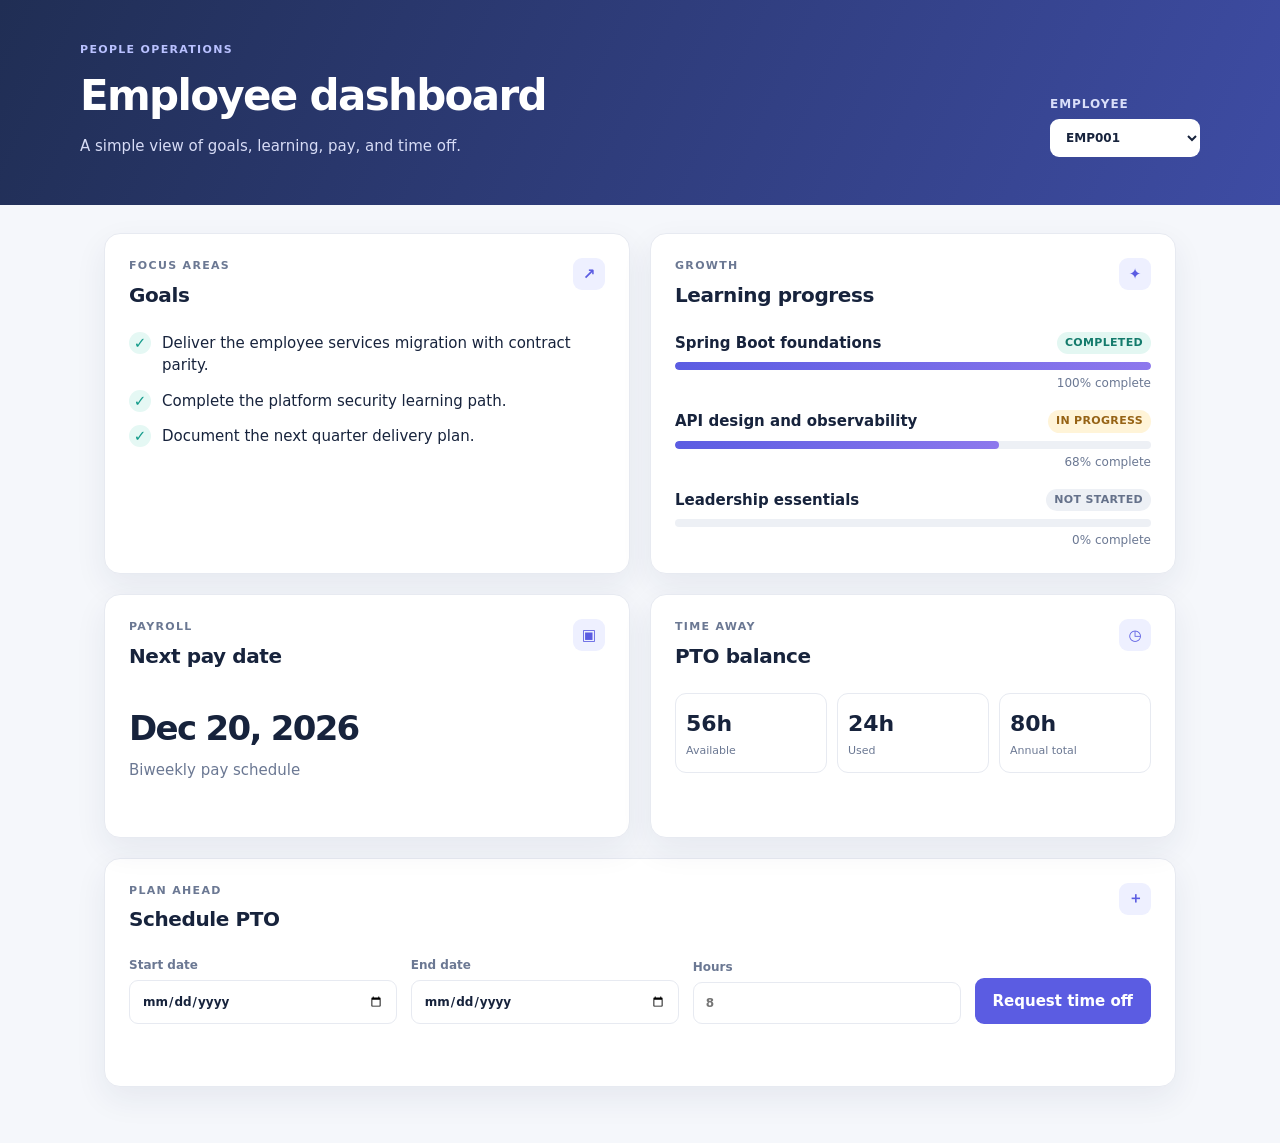
==== spring-boot-app/src/main/resources/static/dashboard/index.html @ f1df6cfa "Add mocked Employee Dashboard static UI" ====
<!doctype html>
<html lang="en">
  <head>
    <meta charset="utf-8">
    <meta name="viewport" content="width=device-width, initial-scale=1">
    <title>Employee Dashboard</title>
    <link rel="stylesheet" href="./styles.css">
  </head>
  <body>
    <header class="site-header">
      <div class="header-inner">
        <div>
          <p class="eyebrow">People operations</p>
          <h1>Employee dashboard</h1>
          <p class="header-copy">A simple view of goals, learning, pay, and time off.</p>
        </div>
        <label class="employee-picker">
          <span>Employee</span>
          <select id="employee-select" aria-label="Select employee">
            <option value="EMP001">EMP001</option>
            <option value="EMP002">EMP002</option>
          </select>
        </label>
      </div>
    </header>

    <main class="dashboard-shell">
      <div id="global-status" class="sr-only" aria-live="polite"></div>
      <section class="panel-grid" aria-label="Employee information">
        <article class="panel panel-goals">
          <div class="panel-heading">
            <div>
              <p class="panel-kicker">Focus areas</p>
              <h2>Goals</h2>
            </div>
            <span class="panel-icon">↗</span>
          </div>
          <div id="goals-content" class="panel-content"></div>
        </article>
        <article class="panel panel-learning">
          <div class="panel-heading">
            <div>
              <p class="panel-kicker">Growth</p>
              <h2>Learning progress</h2>
            </div>
            <span class="panel-icon">✦</span>
          </div>
          <div id="learning-content" class="panel-content"></div>
        </article>
        <article class="panel panel-pay">
          <div class="panel-heading">
            <div>
              <p class="panel-kicker">Payroll</p>
              <h2>Next pay date</h2>
            </div>
            <span class="panel-icon">▣</span>
          </div>
          <div id="pay-content" class="panel-content"></div>
        </article>
        <article class="panel panel-pto">
          <div class="panel-heading">
            <div>
              <p class="panel-kicker">Time away</p>
              <h2>PTO balance</h2>
            </div>
            <span class="panel-icon">◷</span>
          </div>
          <div id="pto-content" class="panel-content"></div>
        </article>
      </section>

      <section class="panel schedule-panel">
        <div class="panel-heading">
          <div>
            <p class="panel-kicker">Plan ahead</p>
            <h2>Schedule PTO</h2>
          </div>
          <span class="panel-icon">＋</span>
        </div>
        <form id="pto-form" class="pto-form">
          <label>Start date<input id="start-date" name="startDate" type="date" required></label>
          <label>End date<input id="end-date" name="endDate" type="date" required></label>
          <label>Hours<input id="hours" name="hours" type="number" min="0.5" step="0.5" placeholder="8" required></label>
          <button type="submit">Request time off</button>
        </form>
        <div id="form-message" class="form-message" aria-live="polite"></div>
      </section>
    </main>
    <script type="module" src="./app.js"></script>
  </body>
</html>
---- spring-boot-app/src/main/resources/static/dashboard/styles.css ----
:root {
  color-scheme: light;
  --ink: #17233c;
  --muted: #6b7893;
  --line: #e7eaf1;
  --surface: #fff;
  --canvas: #f5f7fb;
  --accent: #5b5ce2;
  --accent-dark: #4546bf;
  --teal: #139b8a;
  --shadow: 0 12px 32px rgba(28, 43, 82, .07);
}
* {
  box-sizing: border-box;
}

body {
  margin: 0;
  background: var(--canvas);
  color: var(--ink);
  font: 15px/1.5 Inter, ui-sans-serif, system-ui, -apple-system, BlinkMacSystemFont, "Segoe UI", sans-serif;
}

.site-header {
  background: linear-gradient(115deg, #202e54, #3e4ca4);
  color: #fff;
  padding: 42px 24px 48px;
}

.header-inner,
.dashboard-shell {
  max-width: 1120px;
  margin: 0 auto;
}

.header-inner {
  display: flex;
  justify-content: space-between;
  align-items: end;
  gap: 32px;
}

.eyebrow,
.panel-kicker {
  margin: 0 0 5px;
  text-transform: uppercase;
  letter-spacing: .12em;
  font-size: 11px;
  font-weight: 700;
}

.eyebrow {
  color: #b9c1ff;
}

h1 {
  margin: 0;
  font-size: clamp(28px, 4vw, 42px);
  letter-spacing: -.04em;
}

.header-copy {
  color: #d7dcf6;
  margin: 8px 0 0;
}

.employee-picker {
  display: grid;
  gap: 6px;
  color: #d9def9;
  font-size: 12px;
  font-weight: 700;
  text-transform: uppercase;
  letter-spacing: .08em;
}

select,
input {
  border: 1px solid var(--line);
  border-radius: 9px;
  background: #fff;
  color: var(--ink);
  font: inherit;
  padding: 11px 12px;
}

.employee-picker select {
  min-width: 150px;
  border: 0;
  font-weight: 700;
}

.dashboard-shell {
  padding: 28px 24px 56px;
}

.panel-grid {
  display: grid;
  grid-template-columns: repeat(2, minmax(0, 1fr));
  gap: 20px;
}

.panel {
  background: var(--surface);
  border: 1px solid var(--line);
  border-radius: 16px;
  box-shadow: var(--shadow);
  padding: 24px;
  min-height: 230px;
}

.panel-heading {
  display: flex;
  align-items: start;
  justify-content: space-between;
  gap: 12px;
  margin-bottom: 22px;
}

.panel-heading h2 {
  margin: 0;
  font-size: 20px;
  letter-spacing: -.02em;
}

.panel-kicker {
  color: var(--muted);
}

.panel-icon {
  display: grid;
  place-items: center;
  width: 32px;
  height: 32px;
  border-radius: 9px;
  background: #eef0ff;
  color: var(--accent);
  font-weight: 800;
}

.panel-content {
  min-height: 120px;
}

.loading {
  color: var(--muted);
  display: flex;
  align-items: center;
  gap: 10px;
  padding-top: 18px;
}

.loading::before {
  content: "";
  width: 15px;
  height: 15px;
  border: 2px solid #dfe2fa;
  border-top-color: var(--accent);
  border-radius: 50%;
  animation: spin .8s linear infinite;
}

@keyframes spin {
  to {
    transform: rotate(360deg);
  }
}

.error {
  color: #b14355;
  background: #fff1f3;
  border-radius: 9px;
  padding: 12px;
}

.retry {
  color: var(--accent);
  border: 0;
  background: none;
  padding: 8px 0 0;
  font: inherit;
  font-weight: 700;
  cursor: pointer;
}

.goal-list {
  list-style: none;
  padding: 0;
  margin: 0;
  display: grid;
  gap: 13px;
}

.goal-list li {
  display: flex;
  gap: 11px;
  align-items: start;
}

.goal-list li::before {
  content: "✓";
  flex: 0 0 auto;
  color: var(--teal);
  background: #e5f8f4;
  width: 22px;
  height: 22px;
  border-radius: 50%;
  text-align: center;
  font-weight: 800;
}

.course {
  margin-bottom: 18px;
}

.course:last-child {
  margin-bottom: 0;
}

.course-line,
.stat-line {
  display: flex;
  justify-content: space-between;
  gap: 12px;
}

.course-name {
  font-weight: 700;
}

.status {
  font-size: 11px;
  font-weight: 800;
  border-radius: 20px;
  padding: 3px 8px;
  letter-spacing: .03em;
}

.status-completed {
  color: #147b6c;
  background: #e3f7f2;
}

.status-in-progress {
  color: #966315;
  background: #fff4d8;
}

.status-not-started {
  color: #65718a;
  background: #edf0f5;
}

.progress-track {
  height: 8px;
  background: #edf0f5;
  border-radius: 9px;
  overflow: hidden;
  margin-top: 8px;
}

.progress-bar {
  height: 100%;
  background: linear-gradient(90deg, var(--accent), #8d78ed);
  border-radius: inherit;
}

.progress-caption {
  color: var(--muted);
  font-size: 12px;
  margin-top: 4px;
  text-align: right;
}

.pay-card {
  padding-top: 10px;
}

.pay-date {
  font-size: 34px;
  letter-spacing: -.05em;
  font-weight: 800;
}

.pay-frequency {
  color: var(--muted);
  margin-top: 5px;
}

.stats {
  display: grid;
  grid-template-columns: repeat(3, 1fr);
  gap: 10px;
}

.stat {
  border: 1px solid var(--line);
  border-radius: 11px;
  padding: 13px 10px;
}

.stat-value {
  font-size: 22px;
  font-weight: 800;
}

.stat-label {
  color: var(--muted);
  font-size: 11px;
  margin-top: 3px;
}

.schedule-panel {
  margin-top: 20px;
  min-height: auto;
}

.pto-form {
  display: grid;
  grid-template-columns: repeat(3, 1fr) auto;
  align-items: end;
  gap: 14px;
}

.pto-form label {
  display: grid;
  gap: 6px;
  color: var(--muted);
  font-size: 12px;
  font-weight: 700;
}

button {
  border: 0;
  border-radius: 9px;
  padding: 12px 18px;
  background: var(--accent);
  color: #fff;
  cursor: pointer;
  font: inherit;
  font-weight: 800;
  white-space: nowrap;
}

button:hover {
  background: var(--accent-dark);
}

button:disabled {
  cursor: wait;
  opacity: .65;
}

.form-message {
  min-height: 22px;
  margin-top: 16px;
  font-weight: 700;
}

.success {
  color: var(--teal);
}

.form-error {
  color: #b14355;
}

.sr-only {
  position: absolute;
  width: 1px;
  height: 1px;
  padding: 0;
  margin: -1px;
  overflow: hidden;
  clip: rect(0,0,0,0);
  white-space: nowrap;
  border: 0;
}

@media (max-width: 720px) {
  .header-inner {
    align-items: start;
    flex-direction: column;
  }

  .panel-grid {
    grid-template-columns: 1fr;
  }

  .pto-form {
    grid-template-columns: 1fr 1fr;
  }

  .pto-form button {
    grid-column: 1 / -1;
  }
}
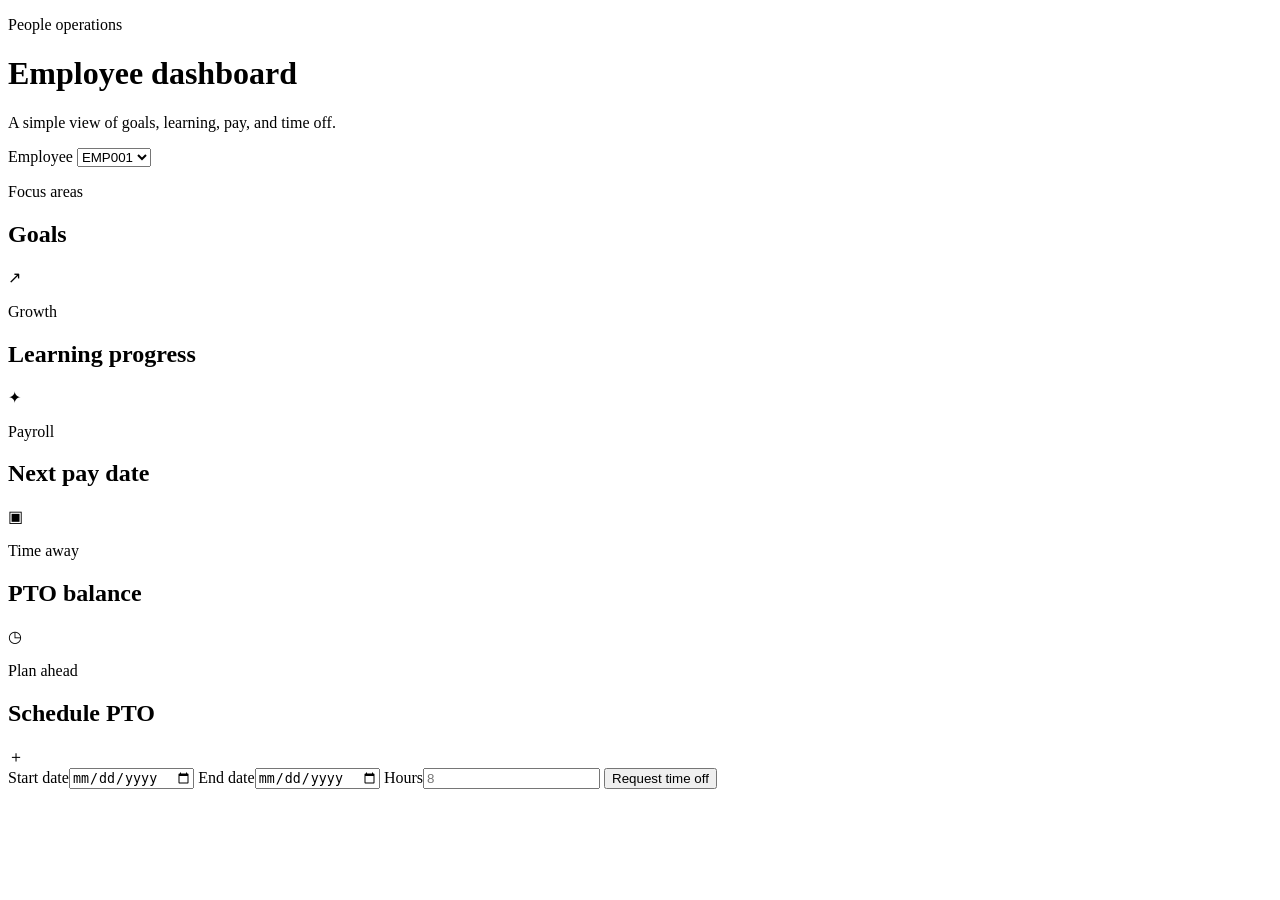
==== commit 19ac53cc: "Integrate dashboard with live API: drop mock layer, map /dashboard" ====
--- a/spring-boot-app/src/main/resources/static/dashboard/index.html
+++ b/spring-boot-app/src/main/resources/static/dashboard/index.html
@@ -4,7 +4,7 @@
     <meta charset="utf-8">
     <meta name="viewport" content="width=device-width, initial-scale=1">
     <title>Employee Dashboard</title>
-    <link rel="stylesheet" href="./styles.css">
+    <link rel="stylesheet" href="/dashboard/styles.css">
   </head>
   <body>
     <header class="site-header">
@@ -86,6 +86,6 @@
         <div id="form-message" class="form-message" aria-live="polite"></div>
       </section>
     </main>
-    <script type="module" src="./app.js"></script>
+    <script type="module" src="/dashboard/app.js"></script>
   </body>
 </html>
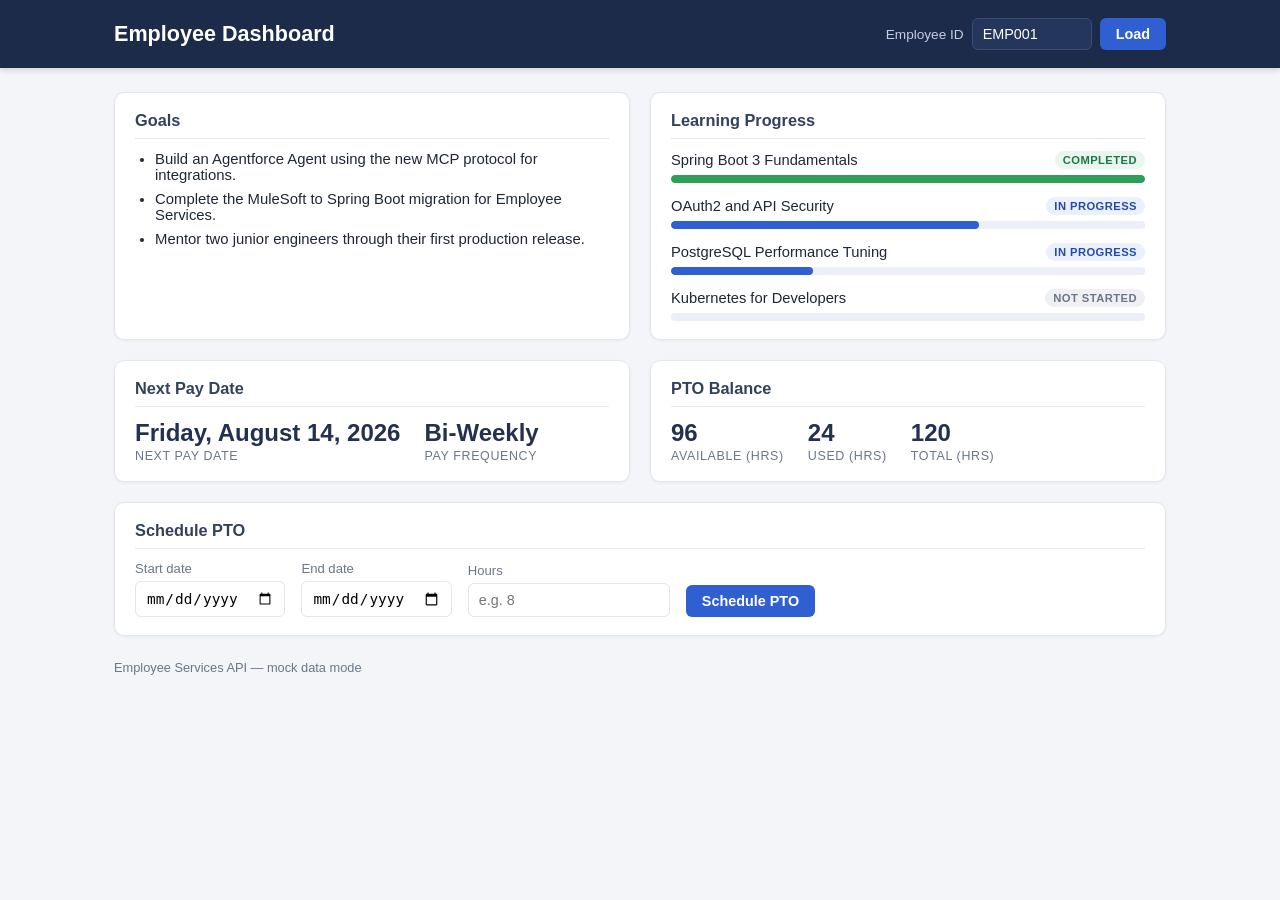
==== commit bfbaed2e: "DJ-80: add employee dashboard UI (static assets, mock api.js matching openapi.yaml)" ====
--- a/spring-boot-app/src/main/resources/static/dashboard/index.html
+++ b/spring-boot-app/src/main/resources/static/dashboard/index.html
@@ -1,91 +1,82 @@
-<!doctype html>
+<!DOCTYPE html>
 <html lang="en">
-  <head>
-    <meta charset="utf-8">
-    <meta name="viewport" content="width=device-width, initial-scale=1">
-    <title>Employee Dashboard</title>
-    <link rel="stylesheet" href="/dashboard/styles.css">
-  </head>
-  <body>
-    <header class="site-header">
-      <div class="header-inner">
-        <div>
-          <p class="eyebrow">People operations</p>
-          <h1>Employee dashboard</h1>
-          <p class="header-copy">A simple view of goals, learning, pay, and time off.</p>
-        </div>
-        <label class="employee-picker">
-          <span>Employee</span>
-          <select id="employee-select" aria-label="Select employee">
-            <option value="EMP001">EMP001</option>
-            <option value="EMP002">EMP002</option>
-          </select>
-        </label>
+<head>
+  <meta charset="UTF-8" />
+  <meta name="viewport" content="width=device-width, initial-scale=1.0" />
+  <title>Employee Dashboard | Employee Services</title>
+  <link rel="stylesheet" href="styles.css" />
+</head>
+<body>
+  <header class="topbar">
+    <div class="topbar-inner">
+      <h1>Employee Dashboard</h1>
+      <div class="employee-selector">
+        <label for="employee-id">Employee ID</label>
+        <input type="text" id="employee-id" value="EMP001" autocomplete="off" />
+        <button id="load-btn" type="button">Load</button>
       </div>
-    </header>
+    </div>
+  </header>
 
-    <main class="dashboard-shell">
-      <div id="global-status" class="sr-only" aria-live="polite"></div>
-      <section class="panel-grid" aria-label="Employee information">
-        <article class="panel panel-goals">
-          <div class="panel-heading">
-            <div>
-              <p class="panel-kicker">Focus areas</p>
-              <h2>Goals</h2>
+  <main class="grid">
+    <section class="card" id="goals-card">
+      <h2>Goals</h2>
+      <div class="card-body" id="goals-body">
+        <p class="muted">Loading…</p>
+      </div>
+    </section>
+
+    <section class="card" id="learning-card">
+      <h2>Learning Progress</h2>
+      <div class="card-body" id="learning-body">
+        <p class="muted">Loading…</p>
+      </div>
+    </section>
+
+    <section class="card" id="pay-card">
+      <h2>Next Pay Date</h2>
+      <div class="card-body" id="pay-body">
+        <p class="muted">Loading…</p>
+      </div>
+    </section>
+
+    <section class="card" id="pto-balance-card">
+      <h2>PTO Balance</h2>
+      <div class="card-body" id="pto-balance-body">
+        <p class="muted">Loading…</p>
+      </div>
+    </section>
+
+    <section class="card wide" id="pto-schedule-card">
+      <h2>Schedule PTO</h2>
+      <div class="card-body">
+        <form id="pto-form" novalidate>
+          <div class="form-row">
+            <div class="form-field">
+              <label for="pto-start">Start date</label>
+              <input type="date" id="pto-start" required />
             </div>
-            <span class="panel-icon">↗</span>
+            <div class="form-field">
+              <label for="pto-end">End date</label>
+              <input type="date" id="pto-end" required />
+            </div>
+            <div class="form-field">
+              <label for="pto-hours">Hours</label>
+              <input type="number" id="pto-hours" min="0.5" step="0.5" placeholder="e.g. 8" required />
+            </div>
+            <div class="form-field form-actions">
+              <button type="submit" id="pto-submit">Schedule PTO</button>
+            </div>
           </div>
-          <div id="goals-content" class="panel-content"></div>
-        </article>
-        <article class="panel panel-learning">
-          <div class="panel-heading">
-            <div>
-              <p class="panel-kicker">Growth</p>
-              <h2>Learning progress</h2>
-            </div>
-            <span class="panel-icon">✦</span>
-          </div>
-          <div id="learning-content" class="panel-content"></div>
-        </article>
-        <article class="panel panel-pay">
-          <div class="panel-heading">
-            <div>
-              <p class="panel-kicker">Payroll</p>
-              <h2>Next pay date</h2>
-            </div>
-            <span class="panel-icon">▣</span>
-          </div>
-          <div id="pay-content" class="panel-content"></div>
-        </article>
-        <article class="panel panel-pto">
-          <div class="panel-heading">
-            <div>
-              <p class="panel-kicker">Time away</p>
-              <h2>PTO balance</h2>
-            </div>
-            <span class="panel-icon">◷</span>
-          </div>
-          <div id="pto-content" class="panel-content"></div>
-        </article>
-      </section>
+          <div id="pto-feedback" class="feedback hidden" role="status"></div>
+        </form>
+      </div>
+    </section>
+  </main>
 
-      <section class="panel schedule-panel">
-        <div class="panel-heading">
-          <div>
-            <p class="panel-kicker">Plan ahead</p>
-            <h2>Schedule PTO</h2>
-          </div>
-          <span class="panel-icon">＋</span>
-        </div>
-        <form id="pto-form" class="pto-form">
-          <label>Start date<input id="start-date" name="startDate" type="date" required></label>
-          <label>End date<input id="end-date" name="endDate" type="date" required></label>
-          <label>Hours<input id="hours" name="hours" type="number" min="0.5" step="0.5" placeholder="8" required></label>
-          <button type="submit">Request time off</button>
-        </form>
-        <div id="form-message" class="form-message" aria-live="polite"></div>
-      </section>
-    </main>
-    <script type="module" src="/dashboard/app.js"></script>
-  </body>
+  <footer class="footer">Employee Services API &mdash; mock data mode</footer>
+
+  <script src="api.js"></script>
+  <script src="app.js"></script>
+</body>
 </html>
--- a/spring-boot-app/src/main/resources/static/dashboard/styles.css
+++ b/spring-boot-app/src/main/resources/static/dashboard/styles.css
@@ -0,0 +1,252 @@
+:root {
+  --bg: #f3f5f9;
+  --card-bg: #ffffff;
+  --border: #e2e6ee;
+  --text: #1f2733;
+  --muted: #6b7686;
+  --accent: #2f5fd0;
+  --accent-dark: #244aa5;
+  --success-bg: #e8f6ee;
+  --success-text: #1b7a43;
+  --error-bg: #fdecec;
+  --error-text: #b3271e;
+  --radius: 10px;
+}
+
+* { box-sizing: border-box; }
+
+body {
+  margin: 0;
+  font-family: "Segoe UI", -apple-system, BlinkMacSystemFont, Roboto, Helvetica, Arial, sans-serif;
+  background: var(--bg);
+  color: var(--text);
+}
+
+.topbar {
+  background: #1c2b4a;
+  color: #fff;
+  padding: 18px 0;
+  box-shadow: 0 2px 6px rgba(0, 0, 0, 0.15);
+}
+
+.topbar-inner {
+  max-width: 1100px;
+  margin: 0 auto;
+  padding: 0 24px;
+  display: flex;
+  align-items: center;
+  justify-content: space-between;
+  flex-wrap: wrap;
+  gap: 12px;
+}
+
+.topbar h1 {
+  margin: 0;
+  font-size: 1.35rem;
+  font-weight: 600;
+}
+
+.employee-selector {
+  display: flex;
+  align-items: center;
+  gap: 8px;
+}
+
+.employee-selector label {
+  font-size: 0.85rem;
+  color: #c4cede;
+}
+
+.employee-selector input {
+  padding: 7px 10px;
+  border: 1px solid #3c4d73;
+  border-radius: 6px;
+  background: #24365c;
+  color: #fff;
+  font-size: 0.9rem;
+  width: 120px;
+}
+
+.employee-selector input:focus { outline: 2px solid var(--accent); }
+
+button {
+  padding: 8px 16px;
+  border: none;
+  border-radius: 6px;
+  background: var(--accent);
+  color: #fff;
+  font-size: 0.9rem;
+  font-weight: 600;
+  cursor: pointer;
+}
+
+button:hover { background: var(--accent-dark); }
+button:disabled { opacity: 0.6; cursor: not-allowed; }
+
+.grid {
+  max-width: 1100px;
+  margin: 24px auto;
+  padding: 0 24px;
+  display: grid;
+  grid-template-columns: repeat(2, 1fr);
+  gap: 20px;
+}
+
+.card {
+  background: var(--card-bg);
+  border: 1px solid var(--border);
+  border-radius: var(--radius);
+  padding: 18px 20px;
+  box-shadow: 0 1px 3px rgba(20, 30, 50, 0.06);
+}
+
+.card.wide { grid-column: 1 / -1; }
+
+.card h2 {
+  margin: 0 0 12px;
+  font-size: 1.02rem;
+  font-weight: 600;
+  color: #33415c;
+  border-bottom: 1px solid var(--border);
+  padding-bottom: 8px;
+}
+
+.muted { color: var(--muted); font-size: 0.9rem; }
+
+.error-state {
+  background: var(--error-bg);
+  color: var(--error-text);
+  padding: 10px 12px;
+  border-radius: 6px;
+  font-size: 0.9rem;
+}
+
+.goals-list {
+  margin: 0;
+  padding-left: 20px;
+  display: flex;
+  flex-direction: column;
+  gap: 8px;
+  font-size: 0.93rem;
+}
+
+.course {
+  margin-bottom: 14px;
+}
+
+.course:last-child { margin-bottom: 0; }
+
+.course-header {
+  display: flex;
+  justify-content: space-between;
+  align-items: center;
+  margin-bottom: 6px;
+  gap: 10px;
+}
+
+.course-name { font-size: 0.92rem; font-weight: 500; }
+
+.badge {
+  font-size: 0.7rem;
+  font-weight: 700;
+  letter-spacing: 0.04em;
+  padding: 3px 8px;
+  border-radius: 999px;
+  white-space: nowrap;
+}
+
+.badge.completed { background: var(--success-bg); color: var(--success-text); }
+.badge.in_progress { background: #eaf0fd; color: var(--accent-dark); }
+.badge.not_started { background: #eef0f4; color: var(--muted); }
+
+.progress-track {
+  height: 8px;
+  background: #eceff5;
+  border-radius: 999px;
+  overflow: hidden;
+}
+
+.progress-fill {
+  height: 100%;
+  background: var(--accent);
+  border-radius: 999px;
+  transition: width 0.3s ease;
+}
+
+.progress-fill.completed { background: #2e9e5b; }
+
+.stat-row {
+  display: flex;
+  gap: 24px;
+  flex-wrap: wrap;
+}
+
+.stat {
+  display: flex;
+  flex-direction: column;
+  gap: 2px;
+}
+
+.stat .value {
+  font-size: 1.5rem;
+  font-weight: 700;
+  color: #22314f;
+}
+
+.stat .label {
+  font-size: 0.78rem;
+  color: var(--muted);
+  text-transform: uppercase;
+  letter-spacing: 0.05em;
+}
+
+.form-row {
+  display: flex;
+  gap: 16px;
+  flex-wrap: wrap;
+  align-items: flex-end;
+}
+
+.form-field {
+  display: flex;
+  flex-direction: column;
+  gap: 5px;
+}
+
+.form-field label {
+  font-size: 0.82rem;
+  color: var(--muted);
+}
+
+.form-field input {
+  padding: 8px 10px;
+  border: 1px solid var(--border);
+  border-radius: 6px;
+  font-size: 0.9rem;
+  min-width: 150px;
+}
+
+.form-field input:focus { outline: 2px solid var(--accent); border-color: transparent; }
+
+.feedback {
+  margin-top: 14px;
+  padding: 10px 12px;
+  border-radius: 6px;
+  font-size: 0.9rem;
+}
+
+.feedback.success { background: var(--success-bg); color: var(--success-text); }
+.feedback.error { background: var(--error-bg); color: var(--error-text); }
+.hidden { display: none; }
+
+.footer {
+  max-width: 1100px;
+  margin: 8px auto 28px;
+  padding: 0 24px;
+  color: var(--muted);
+  font-size: 0.8rem;
+}
+
+@media (max-width: 720px) {
+  .grid { grid-template-columns: 1fr; }
+}
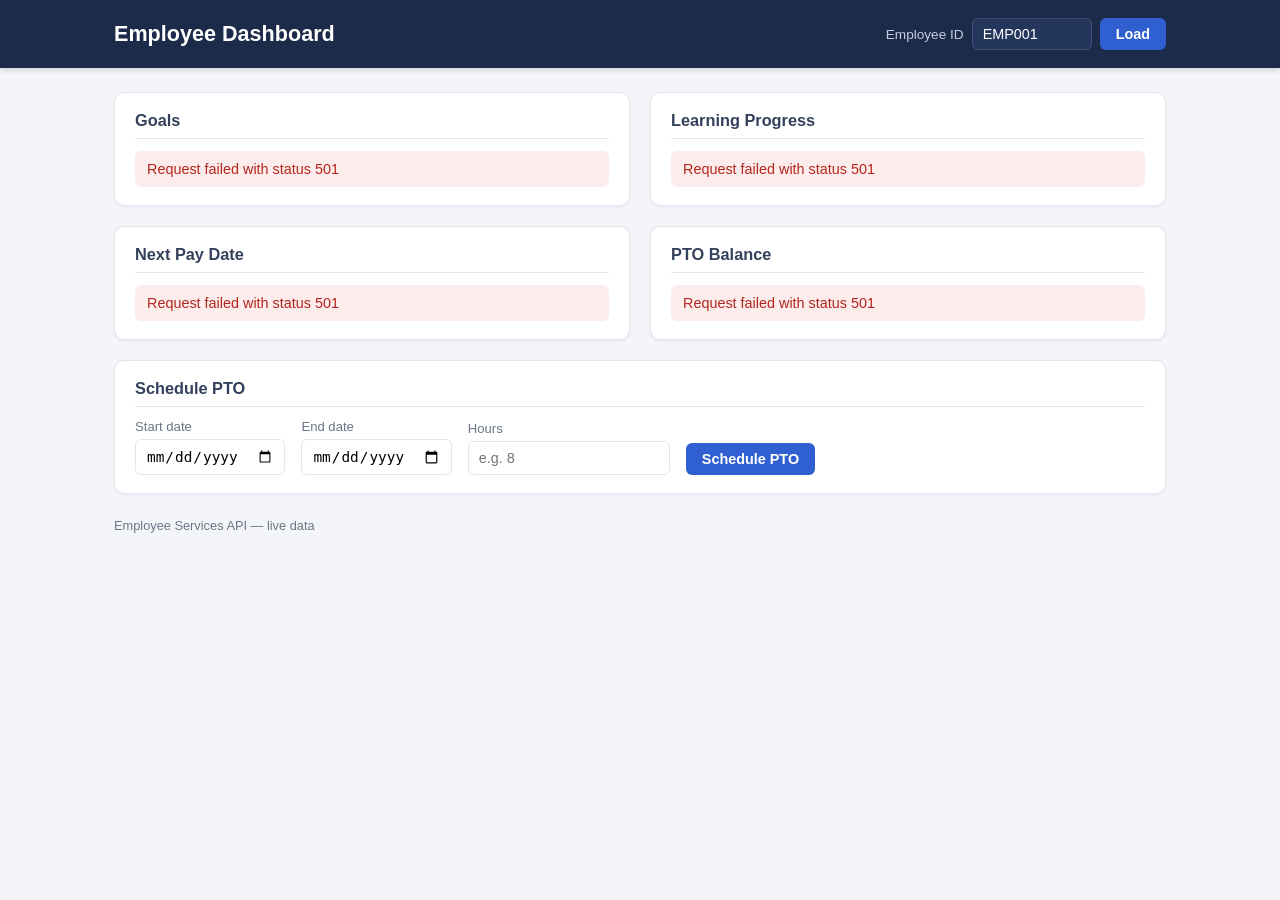
==== commit e4a5f21b: "DJ-80: integrate dashboard with live API — replace mock api.js, map /dashboard route" ====
--- a/spring-boot-app/src/main/resources/static/dashboard/index.html
+++ b/spring-boot-app/src/main/resources/static/dashboard/index.html
@@ -74,7 +74,7 @@
     </section>
   </main>
 
-  <footer class="footer">Employee Services API &mdash; mock data mode</footer>
+  <footer class="footer">Employee Services API &mdash; live data</footer>
 
   <script src="api.js"></script>
   <script src="app.js"></script>
